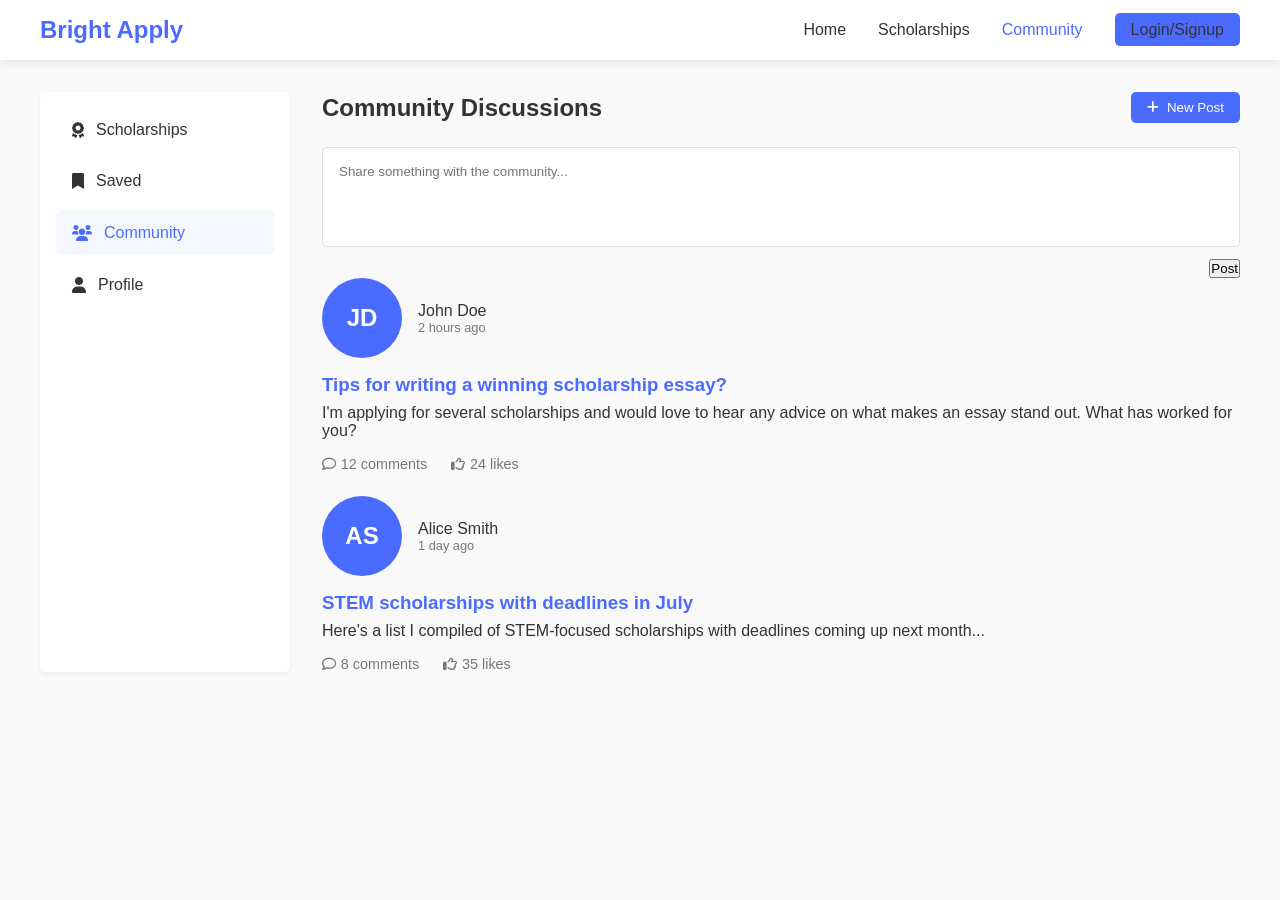
==== community.html @ c3d1d3bf "Initial commit" ====
<!DOCTYPE html>
<html lang="en">
<head>
    <meta charset="UTF-8">
    <meta name="viewport" content="width=device-width, initial-scale=1.0">
    <title>Community - Scholarship Platform</title>
    <link rel="stylesheet" href="index.css">
    <link rel="stylesheet" href="https://cdnjs.cloudflare.com/ajax/libs/font-awesome/6.0.0-beta3/css/all.min.css">
</head>
<body>
    <header class="navbar">
        <nav>
            <div class="logo">Bright Apply</div>
            <ul class="nav-links">
                <li><a href="index.html">Home</a></li>
                <li><a href="scholarships.html">Scholarships</a></li>
                <li><a href="community.html" class="active">Community</a></li>
                <li><a href="login.html" class="login-btn">Login/Signup</a></li>
            </ul>
            <div class="mobile-menu">
                <i class="fas fa-bars"></i>
            </div>
        </nav>
    </header>

    <div class="content-container">
        <aside class="sidebar">
            <ul>
                <li><a href="scholarships.html"><i class="fas fa-award"></i> Scholarships</a></li>
                <li><a href="saved.html"><i class="fas fa-bookmark"></i> Saved</a></li>
                <li class="active"><a href="community.html"><i class="fas fa-users"></i> Community</a></li>
                <li><a href="profile.html"><i class="fas fa-user"></i> Profile</a></li>
            </ul>
        </aside>

        <main class="main-content">
            <div class="community-header">
                <h2>Community Discussions</h2>
                <button class="new-post-btn"><i class="fas fa-plus"></i> New Post</button>
            </div>

            <div class="post-box">
                <textarea placeholder="Share something with the community..."></textarea>
                <div class="post-actions">
                    <button class="post-btn">Post</button>
                </div>
            </div>

            <div class="discussion-list">
                <div class="discussion">
                    <div class="discussion-author">
                        <div class="avatar">JD</div>
                        <div class="author-info">
                            <span class="name">John Doe</span>
                            <span class="time">2 hours ago</span>
                        </div>
                    </div>
                    <div class="discussion-content">
                        <h3>Tips for writing a winning scholarship essay?</h3>
                        <p>I'm applying for several scholarships and would love to hear any advice on what makes an essay stand out. What has worked for you?</p>
                    </div>
                    <div class="discussion-stats">
                        <span><i class="far fa-comment"></i> 12 comments</span>
                        <span><i class="far fa-thumbs-up"></i> 24 likes</span>
                    </div>
                </div>
                
                <div class="discussion">
                    <div class="discussion-author">
                        <div class="avatar">AS</div>
                        <div class="author-info">
                            <span class="name">Alice Smith</span>
                            <span class="time">1 day ago</span>
                        </div>
                    </div>
                    <div class="discussion-content">
                        <h3>STEM scholarships with deadlines in July</h3>
                        <p>Here's a list I compiled of STEM-focused scholarships with deadlines coming up next month...</p>
                    </div>
                    <div class="discussion-stats">
                        <span><i class="far fa-comment"></i> 8 comments</span>
                        <span><i class="far fa-thumbs-up"></i> 35 likes</span>
                    </div>
                </div>
            </div>
        </main>
    </div>

    <script src="script.js"></script>
</body>
</html>
---- index.css ----
/* Global Styles */
:root {
    --primary-color: #4a6bff;
    --secondary-color: #f5f7ff; 
    --text-color: #333;
    --light-text: #777;
    --border-color: #e0e0e0;
    --white: #ffffff;
    --hover-color: #3a5bef;
}

* {
    margin: 0;
    padding: 0;
    box-sizing: border-box;
    font-family: 'Segoe UI', Tahoma, Geneva, Verdana, sans-serif;
}

body {
    color: var(--text-color);
    background-color: #f9f9f9;
}

/* Navbar Styles */
.navbar {
    background-color: var(--white);
    box-shadow: 0 2px 10px rgba(0, 0, 0, 0.1);
    padding: 1rem 2rem;
    position: sticky;
    top: 0;
    z-index: 100;
}

nav {
    display: flex;
    justify-content: space-between;
    align-items: center;
    max-width: 1200px;
    margin: 0 auto;
}

.logo {
    font-size: 1.5rem;
    font-weight: bold;
    color: var(--primary-color);
}

.nav-links {
    display: flex;
    list-style: none;
    gap: 2rem;
}

.nav-links a {
    text-decoration: none;
    color: var(--text-color);
    font-weight: 500;
    transition: color 0.3s;
}

.nav-links a.active {
    color: var(--primary-color);
}

.nav-links a:hover {
    color: var(--primary-color);
}

.login-btn {
    background-color: var(--primary-color);
    color: white;
    padding: 0.5rem 1rem;
    border-radius: 5px;
    transition: background-color 0.3s;
}

.login-btn:hover {
    background-color: var(--hover-color);
    color: white;
}

.mobile-menu {
    display: none;
    font-size: 1.5rem;
    cursor: pointer;
}

/* Hero Section */
.hero {
    background-color: var(--primary-color);
    color: white;
    padding: 3rem 2rem;
    text-align: center;
}

.hero h1 {
    font-size: 2.5rem;
    margin-bottom: 1.5rem;
}

.search-container {
    max-width: 800px;
    margin: 0 auto;
}

.search-tabs {
    display: flex;
    justify-content: center;
    margin-bottom: 1rem;
}

.search-tabs button {
    background: none;
    border: none;
    color: rgba(255, 255, 255, 0.7);
    padding: 0.5rem 1rem;
    cursor: pointer;
    font-size: 1rem;
}

.search-tabs button.active {
    color: white;
    border-bottom: 2px solid white;
}

.search-box {
    display: flex;
    background-color: white;
    border-radius: 5px;
    overflow: hidden;
    margin-bottom: 1.5rem;
}

.search-box input {
    flex: 1;
    border: none;
    padding: 1rem;
    font-size: 1rem;
    outline: none;
}

.search-box button {
    background-color: var(--primary-color);
    border: none;
    color: white;
    padding: 0 1.5rem;
    cursor: pointer;
    transition: background-color 0.3s;
}

.search-box button:hover {
    background-color: var(--hover-color);
}

.features {
    display: flex;
    justify-content: center;
    gap: 2rem;
    margin-top: 1.5rem;
}

.feature {
    display: flex;
    align-items: center;
    gap: 0.5rem;
    font-size: 0.9rem;
}

/* Quick Actions */
.quick-actions {
    display: flex;
    justify-content: center;
    gap: 1rem;
    padding: 1rem;
    background-color: var(--white);
    box-shadow: 0 2px 5px rgba(0, 0, 0, 0.05);
}

.quick-actions button {
    padding: 0.5rem 1rem;
    border: 1px solid var(--border-color);
    background-color: var(--white);
    border-radius: 5px;
    cursor: pointer;
    transition: all 0.3s;
}

.quick-actions button:hover {
    background-color: #f0f0f0;
}

.quick-actions button.primary {
    background-color: var(--primary-color);
    color: white;
    border-color: var(--primary-color);
}

.quick-actions button.primary:hover {
    background-color: var(--hover-color);
}

/* Main Content Layout */
.content-container {
    display: flex;
    max-width: 1200px;
    margin: 2rem auto;
    gap: 2rem;
}

.sidebar {
    width: 250px;
    background-color: var(--white);
    border-radius: 5px;
    box-shadow: 0 2px 5px rgba(0, 0, 0, 0.05);
    padding: 1rem;
}

.sidebar ul {
    list-style: none;
}

.sidebar li {
    padding: 0.8rem 1rem;
    border-radius: 5px;
    margin-bottom: 0.5rem;
    cursor: pointer;
    display: flex;
    align-items: center;
    gap: 0.8rem;
}

.sidebar li:hover {
    background-color: var(--secondary-color);
}

.sidebar li.active {
    background-color: var(--secondary-color);
    color: var(--primary-color);
    font-weight: 500;
}

.main-content {
    flex: 1;
}

.content-header {
    display: flex;
    justify-content: space-between;
    align-items: center;
    margin-bottom: 1.5rem;
}

.sort-options {
    display: flex;
    gap: 1rem;
}

.sort-options select {
    padding: 0.5rem;
    border: 1px solid var(--border-color);
    border-radius: 5px;
    background-color: var(--white);
    cursor: pointer;
}

/* Scholarship Cards */
.scholarship-list {
    display: grid;
    grid-template-columns: repeat(auto-fill, minmax(300px, 1fr));
    gap: 1.5rem;
    margin-bottom: 2rem;
}

.scholarship-card {
    background-color: var(--white);
    border-radius: 5px;
    box-shadow: 0 2px 5px rgba(0, 0, 0, 0.05);
    padding: 1.5rem;
    transition: transform 0.3s, box-shadow 0.3s;
}

.scholarship-card:hover {
    transform: translateY(-5px);
    box-shadow: 0 5px 15px rgba(0, 0, 0, 0.1);
}

.scholarship-card h3 {
    margin-bottom: 0.5rem;
    color: var(--primary-color);
}

.deadline {
    color: var(--light-text);
    font-size: 0.9rem;
    margin-bottom: 0.5rem;
}

.amount {
    font-weight: bold;
    margin-bottom: 1rem;
}

.apply-btn {
    background-color: var(--primary-color);
    color: white;
    border: none;
    padding: 0.5rem 1rem;
    border-radius: 5px;
    cursor: pointer;
    transition: background-color 0.3s;
}

.apply-btn:hover {
    background-color: var(--hover-color);
}

/* Saved Items Page */
.saved-list {
    display: grid;
    grid-template-columns: 1fr;
    gap: 1.5rem;
}

.saved-info h3 {
    color: var(--primary-color);
    margin-bottom: 0.5rem;
}

.status {
    font-size: 0.9rem;
    display: inline-flex;
    align-items: center;
    gap: 0.3rem;
    padding: 0.3rem 0.6rem;
    border-radius: 20px;
}

.status.applied {
    background-color: #e8f5e9;
    color: #2e7d32;
}

.status.not-applied {
    background-color: #fff8e1;
    color: #ff8f00;
}

.community-header {
    display: flex;
    justify-content: space-between;
    align-items: center;
    margin-bottom: 1.5rem;
}

.new-post-btn {
    background-color: var(--primary-color);
    color: white;
    border: none;
    padding: 0.5rem 1rem;
    border-radius: 5px;
    cursor: pointer;
    display: flex;
    align-items: center;
    gap: 0.5rem;
    transition: background-color 0.3s;
}

.new-post-btn:hover {
    background-color: var(--hover-color);
}

.post-box textarea {
    width: 100%;
    padding: 1rem;
    border: 1px solid var(--border-color);
    border-radius: 5px;
    resize: none;
    margin-bottom: 0.5rem;
    min-height: 100px;
}

.post-actions {
    display: flex;
    justify-content: flex-end;
}

.discussion-list {
    display: grid;
    grid-template-columns: 1fr;
    gap: 1.5rem;
}

.discussion-author {
    display: flex;
    align-items: center;
    gap: 1rem;
    margin-bottom: 1rem;
}

.author-info {
    display: flex;
    flex-direction: column;
}

.name {
    font-weight: 500;
}

.time {
    font-size: 0.8rem;
    color: var(--light-text);
}

.discussion-content h3 {
    color: var(--primary-color);
    margin-bottom: 0.5rem;
}

.discussion-stats {
    display: flex;
    gap: 1.5rem;
    margin-top: 1rem;
    color: var(--light-text);
    font-size: 0.9rem;
}

.discussion-stats span {
    display: flex;
    align-items: center;
    gap: 0.3rem;
    cursor: pointer;
}

.profile-header {
    display: flex;
    align-items: center;
    gap: 2rem;
    margin-bottom: 2rem;
}

.profile-avatar {
    position: relative;
}

.avatar {
    width: 80px;
    height: 80px;
    background-color: var(--primary-color);
    color: white;
    border-radius: 50%;
    display: flex;
    align-items: center;
    justify-content: center;
    font-size: 1.5rem;
    font-weight: bold;
}

.edit-avatar {
    position: absolute;
    bottom: 0;
    right: 0;
    background-color: var(--white);
    border: 2px solid var(--white);
    border-radius: 50%;
    width: 28px;
    height: 28px;
    display: flex;
    align-items: center;
    justify-content: center;
    color: var(--primary-color);
    cursor: pointer;
}

.profile-info h2 {
    margin-bottom: 0.3rem;
}

.email {
    color: var(--light-text);
    margin-bottom: 0.3rem;
}

.member-since {
    font-size: 0.9rem;
    color: var(--light-text);
}

.edit-profile {
    margin-left: auto;
    background-color: var(--primary-color);
    color: white;
    border: none;
    padding: 0.5rem 1rem;
    border-radius: 5px;
    cursor: pointer;
    transition: background-color 0.3s;
}

.edit-profile:hover {
    background-color: var(--hover-color);
}

.profile-stats {
    display: grid;
    grid-template-columns: repeat(auto-fill, minmax(200px, 1fr));
    gap: 1.5rem;
    margin-bottom: 2rem;
}

.stat-value {
    font-size: 2rem;
    font-weight: bold;
    color: var(--primary-color);
}

.stat-label {
    color: var(--light-text);
    font-size: 0.9rem;
}

button {
    cursor: pointer;
    transition: all 0.3s;
}

.btn {
    padding: 0.5rem 1rem;
    border-radius: 5px;
    font-weight: 500;
}

.btn-primary {
    background-color: var(--primary-color);
    color: white;
    border: none;
}

.btn-primary:hover {
    background-color: var(--hover-color);
}

.btn-outline {
    background-color: transparent;
    border: 1px solid var(--primary-color);
    color: var(--primary-color);
}

.btn-outline:hover {
    background-color: var(--secondary-color);
}

.btn-icon {
    display: flex;
    align-items: center;
    gap: 0.5rem;
}

/* Login Modal */
.login-modal {
    display: none;
    position: fixed;
    top: 0;
    left: 0;
    width: 100%;
    height: 100%;
    background-color: rgba(0, 0, 0, 0.5);
    z-index: 1000;
    justify-content: center;
    align-items: center;
}

.login-container {
    background-color: var(--white);
    padding: 2rem;
    border-radius: 10px;
    width: 100%;
    max-width: 400px;
    box-shadow: 0 5px 15px rgba(0, 0, 0, 0.2);
}

.login-container h2 {
    text-align: center;
    margin-bottom: 1.5rem;
    color: var(--primary-color);
}

.form-group {
    margin-bottom: 1rem;
}

.form-group label {
    display: block;
    margin-bottom: 0.5rem;
    font-weight: 500;
}

.form-group input {
    width: 100%;
    padding: 0.8rem;
    border: 1px solid var(--border-color);
    border-radius: 5px;
    font-size: 1rem;
}

.checkbox-container {
    display: flex;
    align-items: center;
    cursor: pointer;
    user-select: none;
}

.checkbox-container input {
    position: absolute;
    opacity: 0;
    cursor: pointer;
    height: 0;
    width: 0;
}

.checkmark {
    height: 20px;
    width: 20px;
    background-color: #eee;
    border-radius: 3px;
    margin-right: 0.5rem;
    display: flex;
    justify-content: center;
    align-items: center;
}

.checkbox-container:hover input ~ .checkmark {
    background-color: #ccc;
}

.checkbox-container input:checked ~ .checkmark {
    background-color: var(--primary-color);
}

.checkmark:after {
    content: "";
    display: none;
    color: white;
}

.checkbox-container input:checked ~ .checkmark:after {
    display: block;
}

.login-submit {
    width: 100%;
    padding: 0.8rem;
    background-color: var(--primary-color);
    color: white;
    border: none;
    border-radius: 5px;
    font-size: 1rem;
    font-weight: 500;
    cursor: pointer;
    margin-top: 1rem;
    transition: background-color 0.3s;
}

.login-submit:hover {
    background-color: var(--hover-color);
}

.google-login {
    width: 100%;
    padding: 0.8rem;
    background-color: #fff;
    color: #333;
    border: 1px solid var(--border-color);
    border-radius: 5px;
    font-size: 1rem;
    font-weight: 500;
    cursor: pointer;
    margin-top: 1rem;
    display: flex;
    justify-content: center;
    align-items: center;
    gap: 0.5rem;
    transition: background-color 0.3s;
}

.google-login:hover {
    background-color: #f5f5f5;
}

/* ================== */
/* Sidebar Link Styles */
/* ================== */

.sidebar li a {
    display: flex;
    align-items: center;
    gap: 12px;
    width: 100%;
    height: 100%;
    color: inherit;
    text-decoration: none;
}

.sidebar li {
    padding: 0; /* Remove padding from li since we're adding it to the anchor */
}

.sidebar li a {
    padding: 0.8rem 1rem; /* Match your existing padding */
}

/* Active state - will be added via JavaScript */
.sidebar li.active a {
    color: var(--primary-color);
    font-weight: 500;
}

/* Hover state */
.sidebar li:hover a {
    color: var(--primary-color);
}

/* Responsive Design */
@media (max-width: 992px) {
    .content-container {
        flex-direction: column;
    }
    
    .sidebar {
        width: 100%;
    }
}

@media (max-width: 768px) {
    .nav-links {
        display: none;
    }
    
    .mobile-menu {
        display: block;
    }
    
    .hero h1 {
        font-size: 2rem;
    }
    
    .features {
        flex-direction: column;
        gap: 1rem;
    }
    
    .quick-actions {
        flex-wrap: wrap;
    }
}
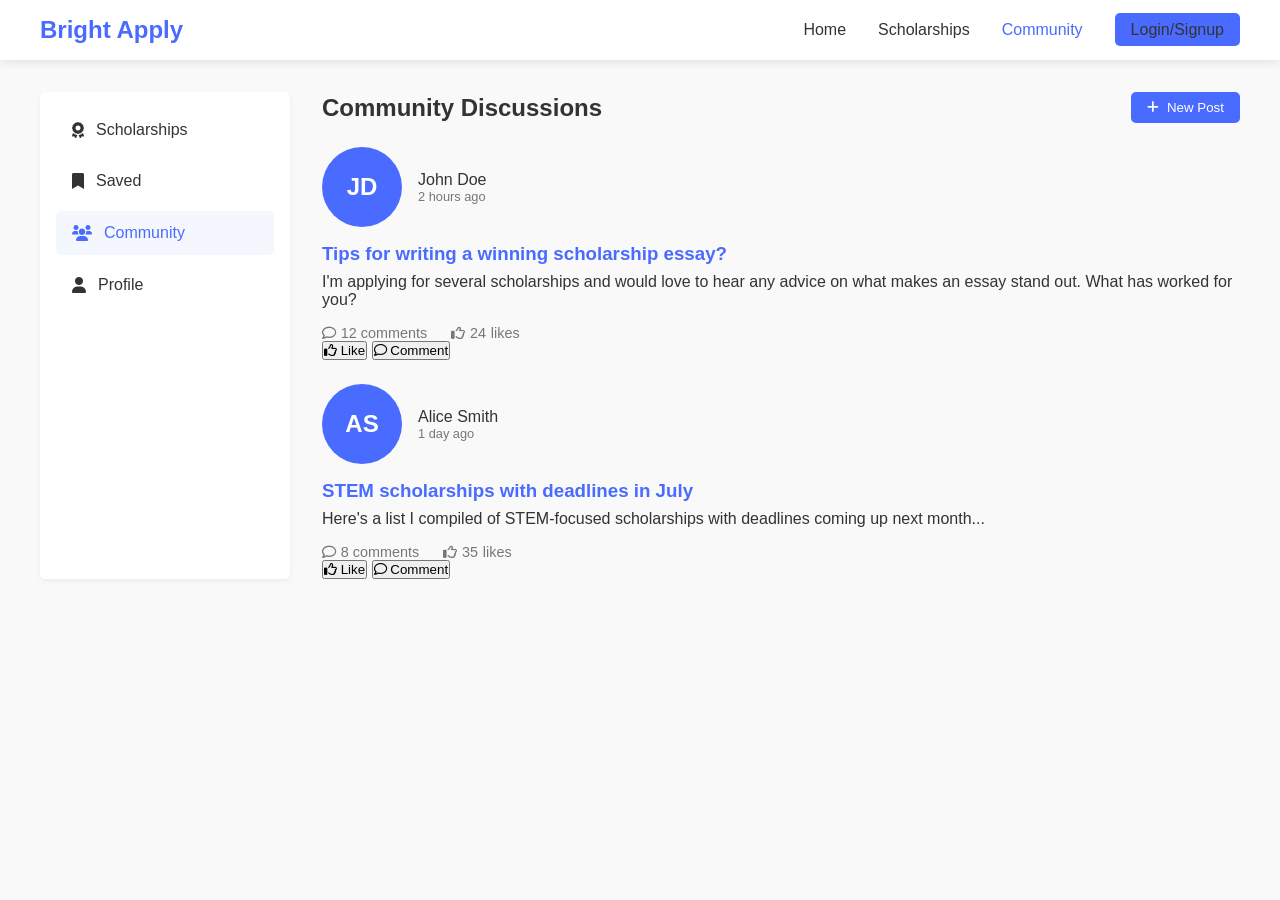
==== commit 643782c3: "New commit" ====
--- a/community.html
+++ b/community.html
@@ -36,17 +36,19 @@
         <main class="main-content">
             <div class="community-header">
                 <h2>Community Discussions</h2>
-                <button class="new-post-btn"><i class="fas fa-plus"></i> New Post</button>
+                <button class="new-post-btn" id="new-post-toggle"><i class="fas fa-plus"></i> New Post</button>
             </div>
 
-            <div class="post-box">
-                <textarea placeholder="Share something with the community..."></textarea>
+            <div class="post-box" id="post-box" style="display: none;">
+                <textarea id="post-content" placeholder="Share something with the community..."></textarea>
                 <div class="post-actions">
-                    <button class="post-btn">Post</button>
+                    <button class="cancel-btn" id="cancel-post">Cancel</button>
+                    <button class="post-btn" id="submit-post">Post</button>
                 </div>
             </div>
 
-            <div class="discussion-list">
+            <div class="discussion-list" id="discussion-list">
+                <!-- Posts will be loaded here dynamically -->
                 <div class="discussion">
                     <div class="discussion-author">
                         <div class="avatar">JD</div>
@@ -60,8 +62,12 @@
                         <p>I'm applying for several scholarships and would love to hear any advice on what makes an essay stand out. What has worked for you?</p>
                     </div>
                     <div class="discussion-stats">
-                        <span><i class="far fa-comment"></i> 12 comments</span>
-                        <span><i class="far fa-thumbs-up"></i> 24 likes</span>
+                        <span class="comment-count"><i class="far fa-comment"></i> 12 comments</span>
+                        <span class="like-count" data-post-id="1"><i class="far fa-thumbs-up"></i> <span class="count">24</span> likes</span>
+                    </div>
+                    <div class="discussion-actions">
+                        <button class="like-btn" data-post-id="1"><i class="far fa-thumbs-up"></i> Like</button>
+                        <button class="comment-btn"><i class="far fa-comment"></i> Comment</button>
                     </div>
                 </div>
                 
@@ -78,8 +84,12 @@
                         <p>Here's a list I compiled of STEM-focused scholarships with deadlines coming up next month...</p>
                     </div>
                     <div class="discussion-stats">
-                        <span><i class="far fa-comment"></i> 8 comments</span>
-                        <span><i class="far fa-thumbs-up"></i> 35 likes</span>
+                        <span class="comment-count"><i class="far fa-comment"></i> 8 comments</span>
+                        <span class="like-count" data-post-id="2"><i class="far fa-thumbs-up"></i> <span class="count">35</span> likes</span>
+                    </div>
+                    <div class="discussion-actions">
+                        <button class="like-btn" data-post-id="2"><i class="far fa-thumbs-up"></i> Like</button>
+                        <button class="comment-btn"><i class="far fa-comment"></i> Comment</button>
                     </div>
                 </div>
             </div>
